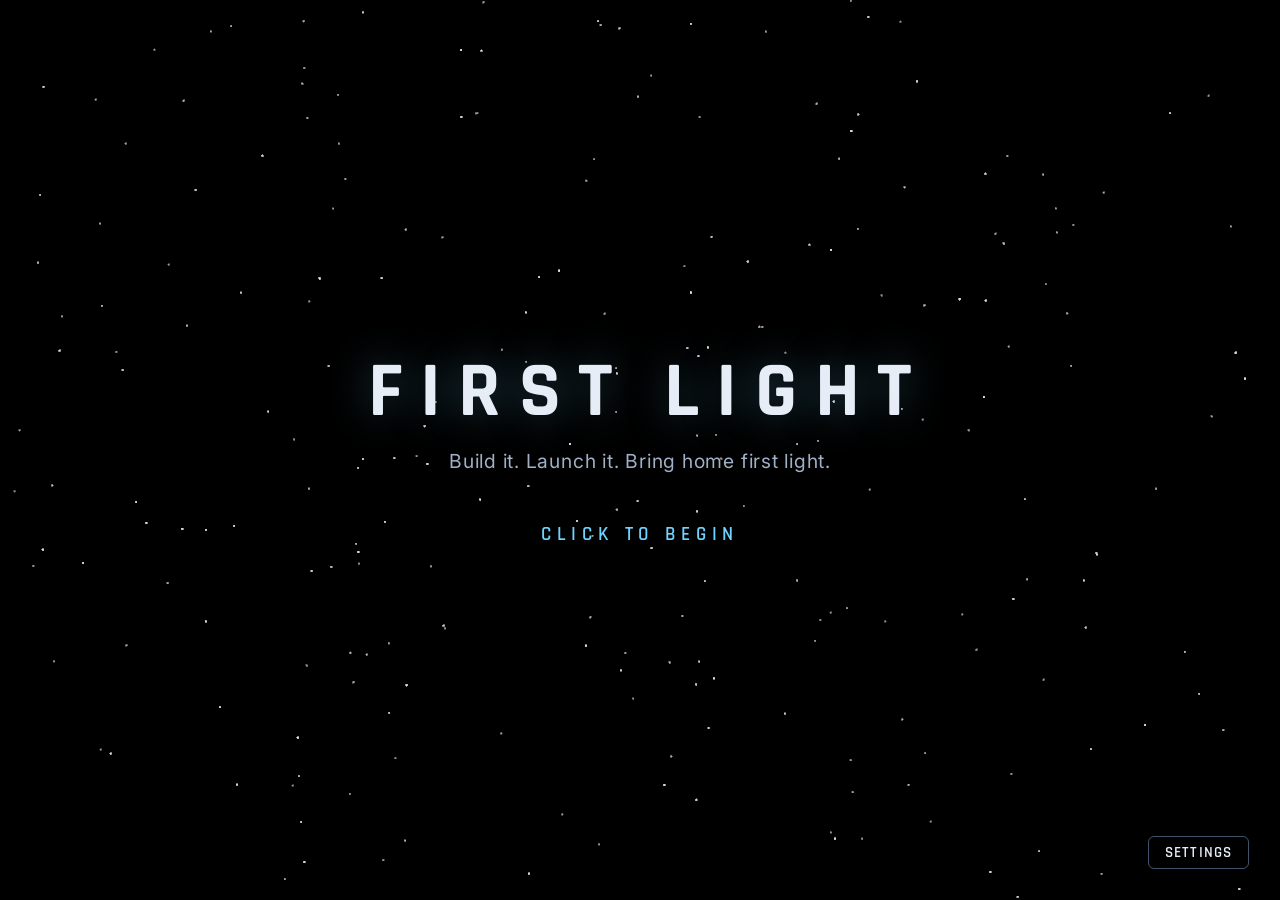
==== index.html @ 14643b8e "T1: core skeleton - renderer, scene manager, input, audio, settings, UI, pause menu, placeholder sce" ====
<!doctype html>
<html lang="en">
<head>
  <meta charset="utf-8">
  <meta name="viewport" content="width=device-width, initial-scale=1">
  <title>FIRST LIGHT</title>
  <link rel="icon" href="data:,">
  <link rel="preconnect" href="https://fonts.googleapis.com">
  <link rel="preconnect" href="https://fonts.gstatic.com" crossorigin>
  <link href="https://fonts.googleapis.com/css2?family=Inter:wght@400;500;600&family=Rajdhani:wght@500;600;700&display=swap" rel="stylesheet">
  <link rel="stylesheet" href="css/style.css">
  <script type="importmap">
  {
    "imports": {
      "three": "./vendor/three/build/three.module.js",
      "three/addons/": "./vendor/three/examples/jsm/"
    }
  }
  </script>
</head>
<body>
  <div id="stage"></div>
  <div id="ui"></div>
  <div id="loading" class="loading is-visible" aria-live="polite">
    <div class="loading__label">Loading</div>
    <div class="loading__bar"><div class="loading__fill" id="loading-fill"></div></div>
  </div>
  <script type="module" src="src/main.js"></script>
</body>
</html>
---- css/style.css ----
/* FIRST LIGHT - design tokens (DESIGN.md section 5) and reusable UI classes */
:root {
  --bg-0: #04070b;
  --bg-1: #0a1018;
  --glass: rgba(8, 12, 18, 0.72);
  --glass-strong: rgba(8, 12, 18, 0.9);
  --line: rgba(159, 195, 255, 0.2);
  --line-strong: rgba(159, 195, 255, 0.42);
  --text: #e6edf7;
  --text-dim: #9fb0c7;
  --text-faint: #66768c;
  --cyan: #6fd3ff;
  --amber: #ffb547;
  --red: #ff5a5a;
  --green: #5dffa1;

  --font-head: 'Rajdhani', 'Segoe UI', system-ui, sans-serif;
  --font-body: 'Inter', 'Segoe UI', system-ui, sans-serif;
  --tracking: 0.08em;

  --sp-1: 0.25rem;
  --sp-2: 0.5rem;
  --sp-3: 0.75rem;
  --sp-4: 1rem;
  --sp-5: 1.5rem;
  --sp-6: 2rem;
  --sp-7: 3rem;
  --sp-8: 4.5rem;
  --radius: 6px;

  /* 15.5px at 1280 wide, 17.7px at 1920 wide */
  --fs-root: clamp(15px, 0.35vw + 11px, 19px);
  --fs-sm: 0.875rem;
  --fs-lg: 1.25rem;
  --fs-xl: clamp(1.6rem, 0.8vw + 1rem, 2.2rem);
  --fs-hero: clamp(3rem, 5.5vw + 0.5rem, 7rem);

  --z-ui: 10;
  --z-modal: 40;
  --z-fade: 60;
  --z-loading: 70;
  --z-debug: 80;
}

*, *::before, *::after { box-sizing: border-box; }

html { font-size: var(--fs-root); }

html, body {
  margin: 0;
  height: 100%;
  overflow: hidden;
  background: var(--bg-0);
  color: var(--text);
  font-family: var(--font-body);
  line-height: 1.45;
  -webkit-font-smoothing: antialiased;
  user-select: none;
}

#stage, #ui { position: fixed; inset: 0; }
#stage canvas { display: block; width: 100%; height: 100%; outline: none; }
#ui { pointer-events: none; z-index: var(--z-ui); }
#ui button, #ui input, #ui .panel, #ui .modal-backdrop, #ui .screen--interactive { pointer-events: auto; }

h1, h2, h3 {
  margin: 0;
  font-family: var(--font-head);
  font-weight: 700;
  text-transform: uppercase;
  letter-spacing: var(--tracking);
}

/* ---------- Panels ---------- */
.panel {
  background: var(--glass);
  border: 1px solid var(--line);
  border-radius: var(--radius);
  padding: var(--sp-5);
  backdrop-filter: blur(14px) saturate(1.2);
  -webkit-backdrop-filter: blur(14px) saturate(1.2);
  box-shadow: 0 18px 60px rgba(0, 0, 0, 0.45);
}

.screen {
  position: absolute;
  inset: 0;
  display: flex;
  flex-direction: column;
  align-items: center;
  justify-content: center;
  padding: var(--sp-6);
  text-align: center;
}

/* ---------- Buttons ---------- */
.btn {
  appearance: none;
  display: inline-flex;
  align-items: center;
  justify-content: center;
  gap: var(--sp-2);
  min-width: 11rem;
  padding: var(--sp-3) var(--sp-5);
  font: 600 1.1rem/1 var(--font-head);
  text-transform: uppercase;
  letter-spacing: var(--tracking);
  color: var(--text);
  background: rgba(159, 195, 255, 0.08);
  border: 1px solid var(--line-strong);
  border-radius: var(--radius);
  cursor: pointer;
  transition: background 0.15s, border-color 0.15s, color 0.15s, transform 0.15s;
}
.btn:hover { background: rgba(159, 195, 255, 0.18); border-color: var(--cyan); }
.btn:active { transform: translateY(1px); }
.btn:focus-visible { outline: 2px solid var(--cyan); outline-offset: 2px; }
.btn--primary { color: #04121b; background: var(--cyan); border-color: var(--cyan); }
.btn--primary:hover { background: #9be3ff; border-color: #9be3ff; }
.btn--secondary { background: transparent; }
.btn--danger { color: var(--red); border-color: rgba(255, 90, 90, 0.5); background: rgba(255, 90, 90, 0.08); }
.btn--danger:hover { background: rgba(255, 90, 90, 0.2); border-color: var(--red); }
.btn--small { min-width: 0; padding: var(--sp-2) var(--sp-4); font-size: 1rem; }

.btn-stack { display: flex; flex-direction: column; gap: var(--sp-3); width: 100%; }
.btn-stack .btn { width: 100%; }
.btn-row { display: flex; gap: var(--sp-3); flex-wrap: wrap; justify-content: center; }

/* ---------- Settings rows ---------- */
.settings { display: flex; flex-direction: column; gap: var(--sp-3); width: 100%; text-align: left; }
.settings__group {
  margin: var(--sp-3) 0 0;
  font: 600 var(--fs-sm)/1 var(--font-head);
  letter-spacing: var(--tracking);
  text-transform: uppercase;
  color: var(--cyan);
}
.slider-row {
  display: grid;
  grid-template-columns: 9rem 1fr 3.5rem;
  align-items: center;
  gap: var(--sp-3);
}
.slider-row__label { color: var(--text-dim); font-size: var(--fs-sm); }
.slider-row__value { text-align: right; font: 600 1.05rem var(--font-head); font-variant-numeric: tabular-nums; }

.slider {
  -webkit-appearance: none;
  appearance: none;
  width: 100%;
  height: 4px;
  border-radius: 2px;
  background: var(--line-strong);
  outline: none;
  cursor: pointer;
}
.slider::-webkit-slider-thumb {
  -webkit-appearance: none;
  width: 16px; height: 16px;
  border-radius: 50%;
  background: var(--cyan);
  border: 2px solid var(--bg-0);
  box-shadow: 0 0 10px rgba(111, 211, 255, 0.6);
}
.slider::-moz-range-thumb {
  width: 14px; height: 14px;
  border-radius: 50%;
  background: var(--cyan);
  border: 2px solid var(--bg-0);
}
.slider:focus-visible { outline: 2px solid var(--cyan); outline-offset: 4px; }

.toggle-row { display: grid; grid-template-columns: 9rem 1fr; align-items: center; gap: var(--sp-3); }
.toggle { position: relative; width: 2.6rem; height: 1.4rem; }
.toggle input { position: absolute; inset: 0; opacity: 0; margin: 0; cursor: pointer; }
.toggle span {
  position: absolute; inset: 0;
  border-radius: 1rem;
  background: var(--line);
  border: 1px solid var(--line-strong);
  transition: background 0.15s;
  pointer-events: none;
}
.toggle span::after {
  content: '';
  position: absolute; top: 2px; left: 2px;
  width: calc(1.4rem - 8px); height: calc(1.4rem - 8px);
  border-radius: 50%;
  background: var(--text-dim);
  transition: transform 0.15s, background 0.15s;
}
.toggle input:checked + span { background: rgba(111, 211, 255, 0.35); }
.toggle input:checked + span::after { transform: translateX(1.2rem); background: var(--cyan); }
.toggle input:focus-visible + span { outline: 2px solid var(--cyan); outline-offset: 2px; }

.segmented { justify-self: start; display: inline-flex; border: 1px solid var(--line-strong); border-radius: var(--radius); overflow: hidden; }
.segmented button {
  appearance: none; border: 0; cursor: pointer;
  padding: var(--sp-2) var(--sp-4);
  font: 600 1rem var(--font-head);
  letter-spacing: var(--tracking);
  text-transform: uppercase;
  color: var(--text-dim);
  background: transparent;
}
.segmented button.is-active { color: #04121b; background: var(--cyan); }

/* ---------- HUD pieces ---------- */
.prompt {
  position: absolute;
  left: 50%; bottom: 12vh;
  transform: translateX(-50%);
  display: flex; align-items: center; gap: var(--sp-3);
  padding: var(--sp-2) var(--sp-4);
  background: var(--glass);
  border: 1px solid var(--line);
  border-radius: var(--radius);
  font-size: 1.05rem;
  white-space: nowrap;
}
.prompt[hidden], .objective[hidden], .crosshair[hidden] { display: none; }
.key {
  display: inline-flex; align-items: center; justify-content: center;
  min-width: 1.9rem; height: 1.9rem; padding: 0 var(--sp-2);
  font: 700 1rem var(--font-head);
  color: var(--cyan);
  border: 1px solid var(--cyan);
  border-bottom-width: 3px;
  border-radius: 4px;
  background: rgba(111, 211, 255, 0.08);
}

.objective {
  position: absolute;
  top: var(--sp-5); left: var(--sp-5);
  min-width: 15rem; max-width: 24rem;
  padding: var(--sp-4);
  background: var(--glass);
  border: 1px solid var(--line);
  border-radius: var(--radius);
}
.objective__title {
  margin-bottom: var(--sp-2);
  font: 700 var(--fs-sm)/1 var(--font-head);
  letter-spacing: var(--tracking);
  text-transform: uppercase;
  color: var(--cyan);
}
.objective ul { list-style: none; margin: 0; padding: 0; display: flex; flex-direction: column; gap: var(--sp-2); }
.objective li { display: flex; gap: var(--sp-2); align-items: baseline; color: var(--text); }
.objective li::before { content: ''; flex: none; width: 0.7rem; height: 0.7rem; border: 1px solid var(--line-strong); border-radius: 2px; transform: translateY(1px); }
.objective li.is-done { color: var(--text-faint); text-decoration: line-through; }
.objective li.is-done::before { background: var(--green); border-color: var(--green); }

.toasts {
  position: absolute; top: var(--sp-5); left: 50%;
  transform: translateX(-50%);
  display: flex; flex-direction: column; align-items: center; gap: var(--sp-2);
}
.toast {
  padding: var(--sp-2) var(--sp-4);
  background: var(--glass-strong);
  border: 1px solid var(--line-strong);
  border-radius: var(--radius);
  animation: toast-in 0.25s ease-out;
  transition: opacity 0.4s;
}
.toast--warn { border-color: var(--amber); color: var(--amber); }
.toast--error { border-color: var(--red); color: var(--red); }
.toast--ok { border-color: var(--green); color: var(--green); }
.toast.is-leaving { opacity: 0; }
@keyframes toast-in { from { opacity: 0; transform: translateY(-8px); } }

.crosshair {
  position: absolute; left: 50%; top: 50%;
  width: 5px; height: 5px; margin: -2.5px 0 0 -2.5px;
  border-radius: 50%;
  background: rgba(230, 237, 247, 0.85);
  box-shadow: 0 0 0 1px rgba(0, 0, 0, 0.4);
}

/* ---------- Modal ---------- */
.modal-backdrop {
  position: fixed; inset: 0; z-index: var(--z-modal);
  display: flex; align-items: center; justify-content: center;
  padding: var(--sp-5);
  background: rgba(2, 4, 8, 0.55);
}
.modal { width: min(30rem, 100%); max-height: 100%; overflow-y: auto; display: flex; flex-direction: column; gap: var(--sp-5); }
.modal--wide { width: min(36rem, 100%); }
.modal__title { font-size: var(--fs-xl); text-align: center; }
.modal__actions { display: flex; flex-direction: column; gap: var(--sp-3); }
.modal__actions .btn { width: 100%; }

/* ---------- Full-screen layers ---------- */
.fade {
  position: fixed; inset: 0; z-index: var(--z-fade);
  background: var(--bg-0);
  opacity: 1;
  pointer-events: none;
}
.loading {
  position: fixed; inset: 0; z-index: var(--z-loading);
  display: none; flex-direction: column; align-items: center; justify-content: center; gap: var(--sp-4);
  background: var(--bg-0);
}
.loading.is-visible { display: flex; }
.loading__label { font: 600 var(--fs-sm) var(--font-head); letter-spacing: 0.3em; text-transform: uppercase; color: var(--text-dim); }
.loading__bar { width: min(22rem, 70vw); height: 3px; background: var(--line); border-radius: 2px; overflow: hidden; }
.loading__fill { width: 0; height: 100%; background: var(--cyan); box-shadow: 0 0 12px var(--cyan); transition: width 0.25s ease-out; }

/* ---------- Screens ---------- */
.title-logo { font-size: var(--fs-hero); line-height: 1; letter-spacing: 0.22em; padding-left: 0.22em; text-shadow: 0 0 40px rgba(111, 211, 255, 0.35); }
.title-tagline { margin: var(--sp-4) 0 var(--sp-7); font-size: var(--fs-lg); color: var(--text-dim); letter-spacing: 0.04em; }
.title-begin { font: 600 var(--fs-lg) var(--font-head); letter-spacing: 0.3em; text-transform: uppercase; color: var(--cyan); animation: pulse 2.4s ease-in-out infinite; }
.screen--bottom { justify-content: flex-end; padding-bottom: var(--sp-7); }
.screen__corner { position: absolute; right: var(--sp-6); bottom: var(--sp-6); }
.card-title { font-size: var(--fs-xl); margin-bottom: var(--sp-3); }
.card-text { margin: 0 0 var(--sp-5); color: var(--text-dim); max-width: 34rem; }
.hint { color: var(--text-dim); font-size: var(--fs-sm); }
.hud-bottom { position: absolute; left: 50%; bottom: var(--sp-6); transform: translateX(-50%); display: flex; flex-direction: column; align-items: center; gap: var(--sp-3); }
@keyframes pulse { 50% { opacity: 0.35; } }

/* ---------- Debug overlay ---------- */
.debug-overlay {
  position: fixed; top: var(--sp-3); right: var(--sp-3); z-index: var(--z-debug);
  padding: var(--sp-2) var(--sp-3);
  font: 500 0.8rem/1.5 ui-monospace, Consolas, monospace;
  color: var(--green);
  background: rgba(0, 0, 0, 0.6);
  border: 1px solid var(--line);
  border-radius: 4px;
  white-space: pre;
  pointer-events: none;
}
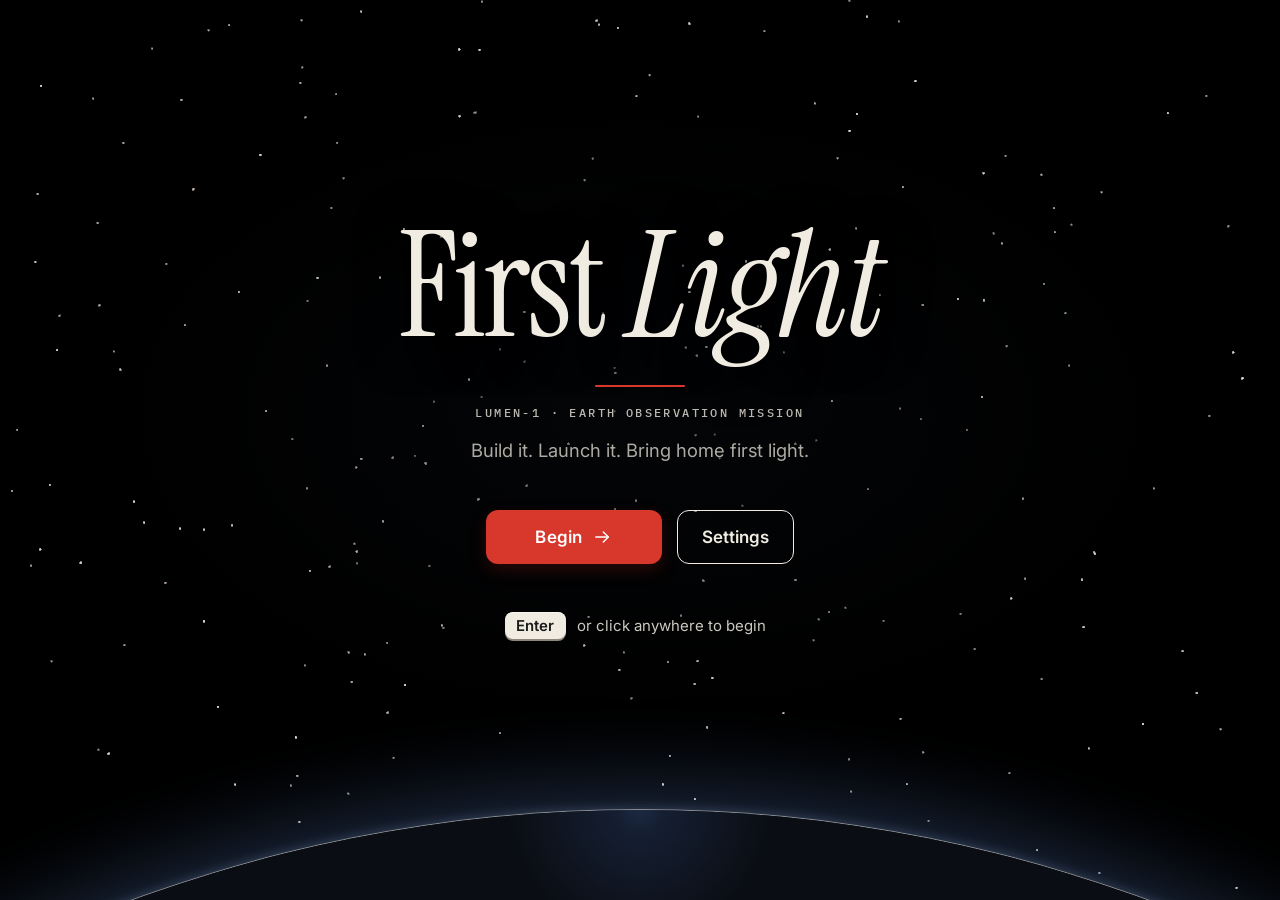
==== commit f85ffda3: "T2b: Flight Manual UI design system - tokens, components, motion, panels, UI kit page; restyle title" ====
--- a/index.html
+++ b/index.html
@@ -7,8 +7,12 @@
   <link rel="icon" href="data:,">
   <link rel="preconnect" href="https://fonts.googleapis.com">
   <link rel="preconnect" href="https://fonts.gstatic.com" crossorigin>
-  <link href="https://fonts.googleapis.com/css2?family=Inter:wght@400;500;600&family=Rajdhani:wght@500;600;700&display=swap" rel="stylesheet">
-  <link rel="stylesheet" href="css/style.css">
+  <link href="https://fonts.googleapis.com/css2?family=Instrument+Serif:ital@0;1&family=Inter:wght@400;500;600;700&family=IBM+Plex+Mono:wght@500&display=swap" rel="stylesheet">
+  <link rel="stylesheet" href="css/tokens.css">
+  <link rel="stylesheet" href="css/components.css">
+  <link rel="stylesheet" href="css/hud.css">
+  <link rel="stylesheet" href="css/panels.css">
+  <link rel="stylesheet" href="css/screens.css">
   <script type="importmap">
   {
     "imports": {
@@ -21,10 +25,7 @@
 <body>
   <div id="stage"></div>
   <div id="ui"></div>
-  <div id="loading" class="loading is-visible" aria-live="polite">
-    <div class="loading__label">Loading</div>
-    <div class="loading__bar"><div class="loading__fill" id="loading-fill"></div></div>
-  </div>
+  <div id="loading" class="loading is-visible" aria-live="polite"></div>
   <script type="module" src="src/main.js"></script>
 </body>
 </html>
--- a/css/tokens.css
+++ b/css/tokens.css
@@ -0,0 +1,67 @@
+/* FIRST LIGHT - design tokens. Spec: docs/UI_STYLE.md ("Flight Manual"). */
+:root {
+  /* palette (section 1) */
+  --paper: #F1ECE2;
+  --paper-2: #E7E0D3;
+  --ink: #1B1B1B;
+  --ink-2: #5A5650;
+  --ink-3: #8C867C;
+  --signal: #D8382C;
+  --signal-ink: #A92A20;
+  --blue: #2E5AAC;
+  --amber: #D98A12;
+  --green: #2F8F5B;
+  --night: rgba(20, 23, 29, 0.84);
+  --night-line: rgba(241, 236, 226, 0.16);
+  --night-solid: #14171D;
+  --world: #07090d;
+
+  /* type (section 2) */
+  --font-display: 'Instrument Serif', Georgia, serif;
+  --font-ui: 'Inter', 'Segoe UI', system-ui, sans-serif;
+  --font-mono: 'IBM Plex Mono', Consolas, monospace;
+  --fs-body: clamp(16px, 0.55vw + 9px, 19px);
+  --fs-small: max(15px, 0.9rem);
+  --fs-micro: clamp(12px, 0.2vw + 8.5px, 13px);
+  --fs-title: clamp(34px, 2.4vw + 10px, 56px);
+  --fs-hero: clamp(84px, 11.5vw, 220px);
+  --tracking-micro: 0.12em;
+
+  /* shape and depth (section 3) */
+  --r-card: 18px;
+  --r-btn: 12px;
+  --r-chip: 10px;
+  --r-key: 8px;
+  --shadow-card: 0 24px 60px rgba(0, 0, 0, 0.45), 0 2px 6px rgba(0, 0, 0, 0.25);
+  --shadow-pop: 0 12px 30px rgba(0, 0, 0, 0.35), 0 2px 4px rgba(0, 0, 0, 0.2);
+  --rule: 1.5px solid var(--ink);
+  --hair: 1px solid var(--paper-2);
+  --grain: url("data:image/svg+xml;utf8,<svg xmlns='http://www.w3.org/2000/svg' width='180' height='180'><filter id='n' x='0' y='0' width='100%25' height='100%25'><feTurbulence type='fractalNoise' baseFrequency='.85' numOctaves='2' stitchTiles='stitch'/><feColorMatrix values='0 0 0 0 .2  0 0 0 0 .15  0 0 0 0 .1  0 0 0 .9 0'/></filter><rect width='180' height='180' filter='url(%23n)' opacity='.055'/></svg>");
+  --mark: url("data:image/svg+xml;utf8,<svg xmlns='http://www.w3.org/2000/svg' width='18' height='18' fill='none' stroke='%231B1B1B' stroke-width='1' opacity='.55'><circle cx='9' cy='9' r='4.5'/><path d='M9 0v18M0 9h18'/></svg>");
+
+  /* motion (section 6) */
+  --ease-out: cubic-bezier(0.2, 0.8, 0.2, 1);
+  --ease-in: cubic-bezier(0.4, 0, 1, 1);
+  --t-enter: 380ms;
+  --t-exit: 200ms;
+  --t-fast: 140ms;
+  --t-sweep: 220ms;
+  --stagger: 40ms;
+  --rise: 16px;
+  --drop: 8px;
+
+  /* layout */
+  --margin: 20px;
+  --z-ui: 10;
+  --z-modal: 40;
+  --z-fade: 60;
+  --z-loading: 70;
+  --z-debug: 80;
+}
+
+@media (min-width: 1600px) { :root { --margin: 32px; } }
+
+/* Calm motion: movement is replaced by fades (section 6). */
+@media (prefers-reduced-motion: reduce) {
+  :root { --t-enter: 200ms; --t-exit: 120ms; --t-sweep: 1ms; --stagger: 0ms; }
+}
--- a/css/components.css
+++ b/css/components.css
@@ -0,0 +1,543 @@
+/* FIRST LIGHT - Flight Manual components. Spec: docs/UI_STYLE.md sections 3-6. */
+
+*, *::before, *::after { box-sizing: border-box; }
+
+html { font-size: var(--fs-body); }
+
+html, body {
+  margin: 0;
+  height: 100%;
+  overflow: hidden;
+  background: var(--world);
+  color: var(--paper);
+  font-family: var(--font-ui);
+  line-height: 1.5;
+  font-feature-settings: "tnum" 1, "calt" 1;
+  font-variant-numeric: tabular-nums;
+  -webkit-font-smoothing: antialiased;
+  text-rendering: optimizeLegibility;
+  user-select: none;
+}
+
+#stage, #ui { position: fixed; inset: 0; }
+#stage canvas { display: block; width: 100%; height: 100%; outline: none; }
+#ui { pointer-events: none; z-index: var(--z-ui); }
+#ui button, #ui input, #ui label, #ui .modal-backdrop, #ui .screen--interactive { pointer-events: auto; }
+
+[hidden] { display: none !important; }
+
+/* ---------- Type ---------- */
+.display {
+  margin: 0;
+  font-family: var(--font-display);
+  font-weight: 400;
+  font-size: var(--fs-title);
+  line-height: 1.02;
+  letter-spacing: -0.012em;
+  text-transform: none;
+}
+.display em { font-style: italic; }
+
+.label {
+  display: inline-block;
+  font: 600 var(--fs-micro)/1.2 var(--font-ui);
+  letter-spacing: var(--tracking-micro);
+  text-transform: uppercase;
+  color: var(--signal);
+}
+.label--quiet { color: var(--ink-2); }
+
+.code {
+  font: 500 var(--fs-micro)/1.2 var(--font-mono);
+  letter-spacing: 0.04em;
+  color: var(--ink-2);
+}
+
+/* ---------- Surfaces ---------- */
+.paper {
+  position: relative;
+  background: var(--grain), var(--paper);
+  color: var(--ink);
+  border-radius: var(--r-card);
+  box-shadow: var(--shadow-card);
+  padding: 1.75rem 2rem 2rem;
+}
+
+.night {
+  position: relative;
+  background: var(--night);
+  color: var(--paper);
+  border: 1px solid var(--night-line);
+  border-radius: var(--r-card);
+  box-shadow: var(--shadow-pop);
+  -webkit-backdrop-filter: blur(10px);
+  backdrop-filter: blur(10px);
+  padding: 1rem 1.25rem;
+}
+.night .label { color: var(--signal); }
+
+/* Document furniture: index number, mono code, registration marks */
+.doc__head {
+  display: flex;
+  align-items: center;
+  justify-content: space-between;
+  gap: 1rem;
+  min-height: 1.6rem;
+  padding-bottom: 0.7rem;
+  margin-bottom: 1.5rem;
+  border-bottom: var(--rule);
+}
+.doc__code { font: 500 var(--fs-micro)/1 var(--font-mono); letter-spacing: 0.06em; color: var(--ink-2); }
+.doc__index { font: 600 var(--fs-micro)/1 var(--font-ui); letter-spacing: var(--tracking-micro); color: var(--ink-2); }
+.doc__label { margin-bottom: 0.65rem; }
+.doc__title { margin-bottom: 1rem; }
+.doc--marks::before {
+  content: '';
+  position: absolute;
+  inset: 9px;
+  pointer-events: none;
+  background:
+    var(--mark) top left / 18px 18px no-repeat,
+    var(--mark) top right / 18px 18px no-repeat,
+    var(--mark) bottom left / 18px 18px no-repeat,
+    var(--mark) bottom right / 18px 18px no-repeat;
+}
+.doc--marks { padding: 2.1rem 2.4rem 2.3rem; }
+.doc--marks .doc__head { margin-top: 0.1rem; }
+
+.rule { height: 0; border: 0; border-top: var(--rule); margin: 1.4rem 0; }
+.rule--hair { border-top: var(--hair); }
+
+/* ---------- Motion primitives ---------- */
+@keyframes rise {
+  from { opacity: 0; transform: translateY(var(--rise)); }
+  to { opacity: 1; transform: none; }
+}
+@keyframes fade-in { from { opacity: 0; } to { opacity: 1; } }
+@keyframes fall-out {
+  from { opacity: 1; transform: none; }
+  to { opacity: 0; transform: translateY(var(--drop)); }
+}
+@keyframes draw { from { stroke-dashoffset: 1; } to { stroke-dashoffset: 0; } }
+
+.enter { animation: rise var(--t-enter) var(--ease-out) both; }
+.stagger > * { animation: rise var(--t-enter) var(--ease-out) both; animation-delay: calc(var(--i, 0) * var(--stagger)); }
+.is-leaving { animation: fall-out var(--t-exit) var(--ease-in) both !important; pointer-events: none; }
+
+/* ---------- Icons ---------- */
+.icon {
+  width: 1.5rem;
+  height: 1.5rem;
+  flex: none;
+  fill: none;
+  stroke: currentColor;
+  stroke-width: 1.75;
+  stroke-linecap: round;
+  stroke-linejoin: round;
+  overflow: visible;
+}
+.icon--draw path { stroke-dasharray: 1; stroke-dashoffset: 0; }
+.icon--draw.icon--check path { animation: draw 240ms var(--ease-out) both; animation-delay: calc(var(--i, 0) * var(--stagger) + 120ms); }
+
+/* ---------- Key cap ---------- */
+.key {
+  display: inline-flex;
+  align-items: center;
+  justify-content: center;
+  flex: none;
+  min-width: 2rem;
+  height: 2rem;
+  padding: 0 0.35rem;
+  font: 600 max(15px, 0.9rem)/1 var(--font-ui);
+  color: var(--paper);
+  background: var(--ink);
+  border-radius: var(--r-key);
+  box-shadow: 0 2px 0 rgba(0, 0, 0, 0.38), inset 0 1px 0 rgba(255, 255, 255, 0.14);
+}
+.key--wide { padding: 0 0.7rem; }
+.key--night { color: var(--ink); background: var(--paper); box-shadow: 0 2px 0 #8c867c, inset 0 1px 0 rgba(255, 255, 255, 0.6); }
+
+/* ---------- Buttons ---------- */
+.btn {
+  --b-ink: var(--ink);
+  --b-paper: var(--paper);
+  appearance: none;
+  position: relative;
+  isolation: isolate;
+  overflow: hidden;
+  display: inline-flex;
+  align-items: center;
+  justify-content: center;
+  gap: 0.65rem;
+  min-height: max(48px, 2.75rem);
+  padding: 0 24px;
+  font: 600 1rem/1 var(--font-ui);
+  letter-spacing: 0.005em;
+  color: var(--b-ink);
+  background: transparent;
+  border: 1.5px solid transparent;
+  border-radius: var(--r-btn);
+  cursor: pointer;
+  user-select: none;
+  transition: transform var(--t-fast) var(--ease-out), background-color var(--t-fast), color var(--t-fast), border-color var(--t-fast), box-shadow var(--t-fast);
+}
+.on-dark .btn, .night .btn { --b-ink: var(--paper); --b-paper: var(--ink); }
+.btn .key { height: 1.7rem; min-width: 1.7rem; font-size: max(15px, 0.85rem); }
+.btn__icon { width: 1.25rem; height: 1.25rem; transition: transform var(--t-sweep) var(--ease-out); }
+.btn:hover .btn__icon, .btn.is-hover .btn__icon { transform: translateX(3px); }
+.btn:disabled { opacity: 0.4; cursor: not-allowed; pointer-events: none; }
+
+.btn--primary {
+  color: #fff;
+  background: var(--signal);
+  box-shadow: 0 6px 16px rgba(120, 24, 16, 0.32);
+}
+.btn--primary:hover, .btn--primary.is-hover {
+  background: var(--signal-ink);
+  transform: translateY(-1px);
+  box-shadow: 0 9px 20px rgba(120, 24, 16, 0.38);
+}
+.btn--primary .key { background: rgba(0, 0, 0, 0.22); box-shadow: none; }
+
+.btn--secondary { border-color: var(--b-ink); }
+.btn--secondary::before {
+  content: '';
+  position: absolute;
+  inset: 0;
+  z-index: -1;
+  background: var(--b-ink);
+  transform: scaleX(0);
+  transform-origin: right;
+  transition: transform var(--t-sweep) var(--ease-out);
+}
+.btn--secondary:hover, .btn--secondary.is-hover { color: var(--b-paper); }
+.btn--secondary:hover::before, .btn--secondary.is-hover::before { transform: scaleX(1); transform-origin: left; }
+.btn--secondary:hover .key, .btn--secondary.is-hover .key { background: var(--b-paper); color: var(--b-ink); }
+
+.btn--ghost { padding: 0 14px; }
+.btn--ghost .btn__label {
+  padding-bottom: 3px;
+  background: linear-gradient(currentColor, currentColor) 0 100% / 0 1.5px no-repeat;
+  transition: background-size var(--t-sweep) var(--ease-out);
+}
+.btn--ghost:hover .btn__label, .btn--ghost.is-hover .btn__label { background-size: 100% 1.5px; }
+
+.btn:active, .btn.is-active { transform: scale(0.97); }
+.btn:focus-visible, .btn.is-focus { outline: none; box-shadow: 0 0 0 3px rgba(216, 56, 44, 0.35); }
+.btn--primary:focus-visible, .btn--primary.is-focus { box-shadow: 0 0 0 3px rgba(216, 56, 44, 0.35), 0 6px 16px rgba(120, 24, 16, 0.32); }
+.on-dark .btn:focus-visible, .night .btn:focus-visible { box-shadow: 0 0 0 3px rgba(216, 56, 44, 0.55); }
+
+.btn-stack { display: flex; flex-direction: column; gap: 0.75rem; }
+.btn-stack .btn { width: 100%; }
+.btn-row { display: flex; flex-wrap: wrap; gap: 0.75rem; align-items: center; }
+
+/* ---------- Rows: slider / toggle / segmented ---------- */
+.row { display: grid; align-items: center; gap: 1rem; min-height: 2.5rem; cursor: pointer; }
+.row--slider { grid-template-columns: minmax(6.5rem, 9.5rem) 1fr 3.4rem; }
+.row--toggle { grid-template-columns: minmax(6.5rem, 9.5rem) 1fr; }
+.row__label { font-weight: 500; color: var(--ink); }
+.row__value { text-align: right; font-weight: 600; font-variant-numeric: tabular-nums; }
+.row--toggle > :last-child { justify-self: start; }
+
+.slider {
+  --p: 50%;
+  -webkit-appearance: none;
+  appearance: none;
+  width: 100%;
+  height: 1.6rem;
+  margin: 0;
+  background: transparent;
+  cursor: pointer;
+  outline: none;
+}
+.slider::-webkit-slider-runnable-track {
+  height: 6px;
+  border-radius: 3px;
+  background: linear-gradient(to right, var(--ink) var(--p), var(--paper-2) var(--p));
+  box-shadow: inset 0 0 0 1px rgba(27, 27, 27, 0.08);
+}
+.slider::-moz-range-track { height: 6px; border-radius: 3px; background: var(--paper-2); box-shadow: inset 0 0 0 1px rgba(27, 27, 27, 0.08); }
+.slider::-moz-range-progress { height: 6px; border-radius: 3px; background: var(--ink); }
+.slider::-webkit-slider-thumb {
+  -webkit-appearance: none;
+  width: 20px;
+  height: 20px;
+  margin-top: -7px;
+  border-radius: 50%;
+  background: var(--ink);
+  border: 4px solid var(--paper);
+  box-shadow: 0 0 0 1.5px var(--ink), 0 3px 8px rgba(0, 0, 0, 0.3);
+  transition: transform var(--t-fast) var(--ease-out), box-shadow var(--t-fast);
+}
+.slider::-moz-range-thumb {
+  width: 12px; height: 12px;
+  border-radius: 50%;
+  background: var(--ink);
+  border: 4px solid var(--paper);
+  box-shadow: 0 0 0 1.5px var(--ink), 0 3px 8px rgba(0, 0, 0, 0.3);
+}
+.slider:hover::-webkit-slider-thumb, .slider.is-hover::-webkit-slider-thumb { transform: scale(1.12); }
+.slider:active::-webkit-slider-thumb { transform: scale(0.94); }
+.slider:focus-visible::-webkit-slider-thumb, .slider.is-focus::-webkit-slider-thumb { box-shadow: 0 0 0 1.5px var(--ink), 0 0 0 6px rgba(216, 56, 44, 0.35); }
+
+.toggle { position: relative; display: inline-block; width: 44px; height: 26px; flex: none; }
+.toggle input { position: absolute; inset: 0; width: 100%; height: 100%; margin: 0; opacity: 0; cursor: pointer; z-index: 1; }
+.toggle__track {
+  position: absolute;
+  inset: 0;
+  border-radius: 13px;
+  background: var(--paper-2);
+  box-shadow: inset 0 0 0 1.5px var(--ink-3);
+  transition: background-color 200ms var(--ease-out), box-shadow 200ms;
+  pointer-events: none;
+}
+.toggle__track::after {
+  content: '';
+  position: absolute;
+  top: 3px; left: 3px;
+  width: 20px; height: 20px;
+  border-radius: 50%;
+  background: var(--ink-2);
+  box-shadow: 0 2px 4px rgba(0, 0, 0, 0.25);
+  transition: transform 220ms var(--ease-out), background-color 200ms;
+}
+.toggle input:checked + .toggle__track { background: var(--signal); box-shadow: inset 0 0 0 1.5px var(--signal-ink); }
+.toggle input:checked + .toggle__track::after { transform: translateX(18px); background: #fff; }
+.toggle input:active + .toggle__track::after { width: 24px; }
+.toggle input:checked:active + .toggle__track::after { transform: translateX(14px); }
+.toggle input:focus-visible + .toggle__track, .toggle.is-focus .toggle__track { outline: none; box-shadow: inset 0 0 0 1.5px var(--ink-3), 0 0 0 3px rgba(216, 56, 44, 0.35); }
+.toggle input:checked:focus-visible + .toggle__track { box-shadow: inset 0 0 0 1.5px var(--signal-ink), 0 0 0 3px rgba(216, 56, 44, 0.35); }
+
+.segmented {
+  --seg-trough: var(--paper-2);
+  --seg-thumb: var(--ink);
+  --seg-text: var(--ink-2);
+  --seg-text-on: var(--paper);
+  position: relative;
+  display: inline-flex;
+  padding: 4px;
+  gap: 2px;
+  background: var(--seg-trough);
+  border-radius: var(--r-btn);
+  box-shadow: inset 0 0 0 1px rgba(27, 27, 27, 0.07);
+}
+.segmented--night {
+  --seg-trough: rgba(241, 236, 226, 0.1);
+  --seg-thumb: var(--paper);
+  --seg-text: rgba(241, 236, 226, 0.7);
+  --seg-text-on: var(--ink);
+  box-shadow: none;
+}
+.segmented__thumb {
+  position: absolute;
+  top: 4px; bottom: 4px; left: 0;
+  width: 0;
+  border-radius: 8px;
+  background: var(--seg-thumb);
+  box-shadow: 0 2px 6px rgba(0, 0, 0, 0.25);
+  transition: transform 260ms var(--ease-out), width 260ms var(--ease-out);
+}
+.segmented__opt {
+  appearance: none;
+  position: relative;
+  display: inline-flex;
+  align-items: center;
+  gap: 0.55rem;
+  min-height: 2.25rem;
+  padding: 0 1.1rem;
+  font: 600 max(15px, 0.9rem)/1 var(--font-ui);
+  color: var(--seg-text);
+  background: transparent;
+  border: 0;
+  border-radius: 8px;
+  cursor: pointer;
+  transition: color var(--t-fast);
+}
+.segmented__opt:hover { color: var(--seg-text-on); }
+.segmented__opt:not(.is-active):hover { color: var(--paper); }
+.segmented:not(.segmented--night) .segmented__opt:not(.is-active):hover { color: var(--ink); }
+.segmented__opt.is-active { color: var(--seg-text-on); }
+.segmented__opt:focus-visible { outline: none; box-shadow: 0 0 0 3px rgba(216, 56, 44, 0.45); }
+.segmented__opt .key {
+  height: 1.55rem; min-width: 1.55rem;
+  font-size: max(15px, 0.82rem);
+  color: currentColor;
+  background: transparent;
+  border: 1.5px solid currentColor;
+  box-shadow: none;
+  opacity: 0.8;
+}
+
+/* ---------- Stat block ---------- */
+.stat { display: flex; flex-direction: column; gap: 0.3rem; min-width: 0; }
+.stat__label { color: var(--ink-2); }
+.stat__value { display: flex; align-items: baseline; gap: 0.35rem; }
+.stat__num { font: 600 clamp(24px, 1.4vw + 11px, 36px)/1 var(--font-ui); letter-spacing: -0.02em; font-variant-numeric: tabular-nums; }
+.stat--large .stat__num { font-size: clamp(32px, 2.2vw + 14px, 52px); }
+.stat__unit { font-weight: 500; color: var(--ink-2); font-size: 1rem; }
+.stat--night .stat__label { color: rgba(241, 236, 226, 0.62); }
+.stat--night .stat__unit { color: rgba(241, 236, 226, 0.62); }
+.stats { display: grid; grid-template-columns: repeat(auto-fit, minmax(7.5rem, 1fr)); gap: 1.25rem 1.5rem; }
+
+/* ---------- Meter ---------- */
+.meter { display: flex; flex-direction: column; gap: 0.5rem; }
+.meter--limit { padding-bottom: 1.35rem; }
+.meter__head { display: flex; align-items: baseline; justify-content: space-between; gap: 1rem; }
+.meter__label { font-weight: 600; }
+.meter__value { font-weight: 600; font-variant-numeric: tabular-nums; }
+.meter__track { position: relative; }
+.meter__bar {
+  position: relative;
+  height: 10px;
+  border-radius: 5px;
+  overflow: hidden;
+  background: var(--paper-2);
+  box-shadow: inset 0 0 0 1px rgba(27, 27, 27, 0.08);
+}
+.meter__fill, .meter__over {
+  position: absolute;
+  top: 0; bottom: 0; left: 0;
+  width: 0;
+  transition: width 300ms var(--ease-out), left 300ms var(--ease-out), background-color 300ms;
+}
+.meter__fill { background: var(--ink); border-radius: 5px; }
+.meter__over { background: var(--signal); }
+.meter[data-state='near'] .meter__fill { background: var(--amber); }
+.meter__tick {
+  position: absolute;
+  top: -4px; height: 18px;
+  width: 2px;
+  margin-left: -1px;
+  border-radius: 1px;
+  background: var(--ink);
+}
+.meter__tick-label {
+  position: absolute;
+  top: 19px;
+  transform: translateX(-100%);
+  padding-right: 3px;
+  white-space: nowrap;
+  font: 600 var(--fs-micro)/1 var(--font-ui);
+  letter-spacing: 0.06em;
+  text-transform: uppercase;
+  color: var(--ink-2);
+}
+.meter[data-state='over'] .meter__tick-label { color: var(--signal); }
+.meter--night .meter__bar { background: rgba(241, 236, 226, 0.14); box-shadow: none; }
+.meter--night .meter__fill { background: var(--paper); }
+.meter--night[data-state='near'] .meter__fill { background: var(--signal); }
+.meter--night .meter__tick { background: rgba(241, 236, 226, 0.8); }
+.meter--night .meter__tick-label { color: rgba(241, 236, 226, 0.65); }
+
+/* ---------- Checklist ---------- */
+.checklist { list-style: none; margin: 0; padding: 0; }
+.check-row { display: grid; grid-template-columns: 2.25rem 1fr; gap: 1rem; padding: 1rem 0; border-top: var(--hair); }
+.check-row:first-child { border-top: 0; padding-top: 0.25rem; }
+.check-row__badge {
+  display: grid; place-items: center;
+  width: 2.25rem; height: 2.25rem;
+  border-radius: 50%;
+  color: var(--tone);
+  background: color-mix(in srgb, var(--tone) 13%, transparent);
+  box-shadow: inset 0 0 0 1.5px color-mix(in srgb, var(--tone) 45%, transparent);
+}
+.check-row__badge .icon { width: 1.3rem; height: 1.3rem; stroke-width: 2; }
+.check-row--ok { --tone: var(--green); }
+.check-row--warning { --tone: var(--amber); }
+.check-row--blocker { --tone: var(--signal); }
+.check-row--info { --tone: var(--blue); }
+.check-row__head { display: flex; align-items: baseline; justify-content: space-between; gap: 1rem; }
+.check-row__title { font-weight: 600; font-size: 1.0625rem; }
+.check-row__tag { font: 600 var(--fs-micro)/1 var(--font-ui); letter-spacing: var(--tracking-micro); text-transform: uppercase; color: var(--ink-2); white-space: nowrap; }
+.check-row--blocker .check-row__tag { color: var(--signal); }
+.check-row__detail { margin: 0.25rem 0 0; font-size: var(--fs-small); line-height: 1.5; color: var(--ink-2); }
+.check-row__fix { margin: 0.5rem 0 0; font-size: var(--fs-small); line-height: 1.5; color: var(--ink-2); }
+.check-row__fix b {
+  display: inline-block;
+  margin-right: 0.55rem;
+  padding: 0.12rem 0.5rem;
+  font: 600 var(--fs-micro)/1.2 var(--font-ui);
+  letter-spacing: var(--tracking-micro);
+  text-transform: uppercase;
+  color: var(--paper);
+  background: var(--ink);
+  border-radius: 6px;
+}
+
+/* ---------- Spec list (part info) ---------- */
+.spec { margin: 0; }
+.spec__row { display: flex; align-items: baseline; justify-content: space-between; gap: 1.5rem; padding: 0.6rem 0; border-top: var(--hair); }
+.spec__row:first-child { border-top: 0; }
+.spec__label { color: var(--ink-2); font-size: var(--fs-small); }
+.spec__value { display: flex; align-items: center; gap: 0.5rem; margin: 0; font-weight: 600; text-align: right; }
+.spec__icon { width: 1.1rem; height: 1.1rem; stroke-width: 2; }
+.spec__row--good .spec__icon { color: var(--green); }
+.spec__row--warn .spec__icon { color: var(--amber); }
+.spec__row--bad .spec__icon { color: var(--signal); }
+
+/* ---------- Stars ---------- */
+.stars { display: inline-flex; gap: 0.6rem; }
+.star { width: 3rem; height: 3rem; stroke-width: 1.6; color: var(--ink-3); fill: transparent; }
+.star.is-earned { color: var(--ink); fill: var(--ink); animation: star-in 520ms var(--ease-out) both; animation-delay: calc(var(--i, 0) * 110ms); }
+@keyframes star-in { from { opacity: 0; transform: scale(0.4) rotate(-24deg); } 60% { transform: scale(1.12) rotate(4deg); } to { opacity: 1; transform: none; } }
+
+/* ---------- Modal ---------- */
+.modal-backdrop {
+  position: fixed; inset: 0; z-index: var(--z-modal);
+  display: flex; align-items: center; justify-content: center;
+  padding: var(--margin);
+  background: radial-gradient(ellipse at center, rgba(7, 9, 13, 0.5), rgba(7, 9, 13, 0.78));
+  -webkit-backdrop-filter: blur(5px);
+  backdrop-filter: blur(5px);
+  animation: fade-in 260ms ease-out both;
+}
+.modal { width: min(27rem, 100%); max-height: 100%; overflow-y: auto; animation: rise var(--t-enter) var(--ease-out) both; scrollbar-width: thin; }
+.modal.stagger > * { animation-name: fade-in; }
+.modal--wide { width: min(54rem, 100%); }
+.modal__heading { margin-bottom: 1.4rem; }
+.modal__heading .label { margin-bottom: 0.6rem; }
+.modal__title { font-size: calc(var(--fs-title) * 1.1); }
+.modal__actions { margin-top: 1.75rem; }
+.modal__actions--stack { display: flex; flex-direction: column; gap: 0.7rem; }
+.modal__actions--stack .btn { width: 100%; }
+.modal__actions--row { display: flex; justify-content: flex-end; gap: 0.75rem; }
+.modal-backdrop.is-leaving { animation: fade-out var(--t-exit) ease-in both !important; }
+.modal-backdrop.is-leaving .modal { animation: fall-out var(--t-exit) var(--ease-in) both; }
+@keyframes fade-out { to { opacity: 0; } }
+
+/* Settings form */
+.settings { display: grid; grid-template-columns: 1fr 1fr; gap: 0 3rem; }
+.settings__section { display: flex; flex-direction: column; gap: 0.35rem; min-width: 0; }
+.settings__section + .settings__section { margin-top: 0; }
+.settings__head { display: flex; align-items: center; gap: 0.9rem; margin: 0 0 0.6rem; }
+.settings__head::after { content: ''; flex: 1; border-top: var(--hair); }
+.settings__stack { display: flex; flex-direction: column; gap: 1.5rem; }
+@media (max-width: 899px) { .settings { grid-template-columns: 1fr; gap: 1.5rem; } }
+
+/* ---------- Debug overlay (debug only) ---------- */
+.debug-overlay {
+  position: fixed; top: 12px; right: 12px; z-index: var(--z-debug);
+  padding: 0.5rem 0.75rem;
+  font: 500 15px/1.5 var(--font-mono);
+  color: var(--paper);
+  background: rgba(0, 0, 0, 0.62);
+  border: 1px solid var(--night-line);
+  border-radius: 10px;
+  white-space: pre;
+  pointer-events: none;
+}
+
+/* ---------- Reduced motion: movement becomes a fade (section 6) ---------- */
+@media (prefers-reduced-motion: reduce) {
+  :root { --rise: 0px; --drop: 0px; }
+  .btn:hover, .btn.is-hover, .btn:active, .btn.is-active { transform: none; }
+  .btn:hover .btn__icon, .btn.is-hover .btn__icon { transform: none; }
+  .btn--secondary::before { transition: opacity var(--t-fast); transform: none; opacity: 0; }
+  .btn--secondary:hover::before, .btn--secondary.is-hover::before { opacity: 1; }
+  .btn--ghost .btn__label { transition: none; }
+  .star.is-earned { animation: fade-in 200ms both; }
+  .toast { animation-name: fade-in; }
+  .segmented__thumb, .toggle__track::after { transition-duration: 1ms; }
+  .icon--draw path, .objective__box .icon path { animation: none !important; transition-duration: 1ms !important; }
+}
+.segmented__opt span { text-transform: capitalize; }
--- a/css/hud.css
+++ b/css/hud.css
@@ -0,0 +1,149 @@
+/* FIRST LIGHT - in-world HUD: toasts, interaction prompt, objective tracker, subtitles. Spec: docs/UI_STYLE.md sections 4-5, 8. */
+
+/* ---------- Toast ---------- */
+.toasts {
+  position: absolute;
+  top: var(--margin);
+  right: var(--margin);
+  display: flex;
+  flex-direction: column;
+  align-items: flex-end;
+  gap: 0.7rem;
+}
+.toast {
+  --tone: var(--blue);
+  display: flex;
+  align-items: flex-start;
+  gap: 0.85rem;
+  min-width: 16rem;
+  max-width: 26rem;
+  padding: 0.9rem 1.2rem 0.9rem 0.95rem;
+  color: var(--ink);
+  background: var(--grain), var(--paper);
+  border-radius: 14px;
+  box-shadow: var(--shadow-pop);
+  transform-origin: top right;
+  animation: slip-in 460ms var(--ease-out) both;
+}
+.toast--ok { --tone: var(--green); }
+.toast--warn { --tone: var(--amber); }
+.toast--error { --tone: var(--signal); }
+@keyframes slip-in {
+  from { opacity: 0; transform: translate(calc(var(--rise) * 1.6), calc(var(--rise) * -0.5)) rotate(calc(var(--rise) * 0.14deg)); }
+  to { opacity: 1; transform: none; }
+}
+.toast__badge {
+  display: grid; place-items: center; flex: none;
+  width: 2rem; height: 2rem;
+  border-radius: 50%;
+  color: var(--tone);
+  background: color-mix(in srgb, var(--tone) 14%, transparent);
+  box-shadow: inset 0 0 0 1.5px color-mix(in srgb, var(--tone) 45%, transparent);
+}
+.toast__badge .icon { width: 1.15rem; height: 1.15rem; stroke-width: 2; }
+.toast__text { font-weight: 600; line-height: 1.35; padding-top: 0.15rem; }
+.toast__detail { margin-top: 0.15rem; font-size: var(--fs-small); color: var(--ink-2); }
+
+/* ---------- Interaction prompt (night) ---------- */
+.prompt {
+  position: absolute;
+  left: 50%;
+  bottom: 12vh;
+  translate: -50% 0;
+  display: flex;
+  align-items: center;
+  gap: 0.8rem;
+  padding: 0.6rem 1.35rem 0.6rem 0.7rem;
+  border-radius: 14px;
+  font-size: max(18px, 1.0625rem);
+  white-space: nowrap;
+}
+.prompt__verb { font-weight: 500; }
+.prompt__dot { color: rgba(241, 236, 226, 0.5); }
+.prompt__object { font-weight: 600; }
+
+/* ---------- Objective tracker (night) ---------- */
+.objective { position: absolute; top: var(--margin); left: var(--margin); width: min(22rem, 40vw); padding: 1.1rem 1.3rem 1.2rem; }
+.objective__title { margin: 0.35rem 0 0.9rem; font: 400 1.7rem/1.1 var(--font-display); letter-spacing: -0.005em; }
+.objective__list { list-style: none; margin: 0; padding: 0; display: flex; flex-direction: column; gap: 0.7rem; }
+.objective__item { display: flex; align-items: flex-start; gap: 0.75rem; line-height: 1.35; transition: color 300ms; }
+.objective__box {
+  display: grid; place-items: center; flex: none;
+  width: 1.45rem; height: 1.45rem;
+  margin-top: 0.05rem;
+  border-radius: 50%;
+  box-shadow: inset 0 0 0 1.5px rgba(241, 236, 226, 0.45);
+  transition: background-color 240ms, box-shadow 240ms;
+}
+.objective__box .icon { width: 0.95rem; height: 0.95rem; stroke-width: 2.4; color: var(--ink); }
+.objective__box .icon path { stroke-dasharray: 1; stroke-dashoffset: 1; transition: stroke-dashoffset 240ms var(--ease-out) 80ms; animation: none; }
+.objective__item.is-done { color: rgba(241, 236, 226, 0.6); }
+.objective__item.is-done .objective__box { background: var(--paper); box-shadow: none; }
+.objective__item.is-done .objective__box .icon path { stroke-dashoffset: 0; }
+
+/* ---------- Subtitles (night) ---------- */
+.subtitles {
+  position: absolute;
+  left: 50%;
+  bottom: calc(var(--margin) + 4vh);
+  translate: -50% 0;
+  max-width: min(54rem, 86vw);
+  padding: 0.75rem 1.6rem;
+  border-radius: 14px;
+  text-align: center;
+  font: 500 clamp(22px, 0.9vw + 13px, 26px)/1.35 var(--font-ui);
+  display: -webkit-box;
+  -webkit-line-clamp: 2;
+  -webkit-box-orient: vertical;
+  overflow: hidden;
+}
+.subtitles[hidden] { display: none; }
+
+.crosshair {
+  position: absolute; left: 50%; top: 50%;
+  width: 6px; height: 6px; margin: -3px 0 0 -3px;
+  border-radius: 50%;
+  background: rgba(241, 236, 226, 0.9);
+  box-shadow: 0 0 0 1.5px rgba(20, 23, 29, 0.55);
+}
+
+/* Small hint chip on the world (night) */
+.hint-chip {
+  display: inline-flex; align-items: center; gap: 0.7rem;
+  padding: 0.5rem 1.1rem 0.5rem 0.55rem;
+  border-radius: 12px;
+  font-size: var(--fs-small);
+  color: rgba(241, 236, 226, 0.85);
+}
+.hint-chip .key { height: 1.7rem; min-width: 1.7rem; font-size: max(15px, 0.82rem); }
+.hint-chip + .hint-chip { margin-left: 0.5rem; }
+
+/* ---------- Orbit HUD: telemetry, timeline, mode bar (night cards) ---------- */
+.hud-card { width: 20rem; padding: 1.1rem 1.3rem 1.25rem; }
+.hud-card__head { display: flex; align-items: center; justify-content: space-between; gap: 1rem; margin-bottom: 1rem; }
+.hud-card__code { font: 500 var(--fs-micro)/1 var(--font-mono); letter-spacing: 0.06em; color: rgba(241, 236, 226, 0.65); }
+.rule--night { border-top: 1px solid var(--night-line); margin: 1.1rem 0; }
+
+.telemetry { display: flex; flex-direction: column; gap: 1rem; }
+.telemetry .hud-card__head { margin-bottom: 0; }
+.meter__icon { width: 1.15rem; height: 1.15rem; margin-right: 0.5rem; vertical-align: -0.2em; stroke-width: 2; }
+.meter--night .meter__label, .meter--night .meter__value { color: var(--paper); }
+.telemetry .rule--night { margin: 0.2rem 0; }
+.goalbar { height: 4px; border-radius: 2px; background: var(--night-line); overflow: hidden; margin-top: -0.2rem; }
+.goalbar__fill { display: block; height: 100%; background: var(--paper); transform: scaleX(0); transform-origin: left; transition: transform 300ms var(--ease-out); }
+
+.timeline { width: 21rem; }
+.timeline__list { list-style: none; margin: 0; padding: 0; display: flex; flex-direction: column; gap: 0.2rem; position: relative; }
+.timeline__list::before { content: ''; position: absolute; left: 1.1rem; top: 1.4rem; bottom: 1.4rem; border-left: 1.5px dashed var(--night-line); }
+.timeline__item { position: relative; display: grid; grid-template-columns: 2.25rem 1fr auto; align-items: center; gap: 0.9rem; padding: 0.45rem 0; }
+.timeline__dot { display: grid; place-items: center; width: 2.25rem; height: 2.25rem; border-radius: 50%; background: var(--night-solid); box-shadow: inset 0 0 0 1.5px rgba(241, 236, 226, 0.4); }
+.timeline__dot .icon { width: 1.15rem; height: 1.15rem; stroke-width: 1.9; }
+.timeline__item--target .timeline__dot { color: var(--paper); }
+.timeline__item--pass .timeline__dot { color: var(--paper); box-shadow: inset 0 0 0 1.5px var(--paper); }
+.timeline__item--eclipse .timeline__dot { color: rgba(241, 236, 226, 0.7); }
+.timeline__text { display: flex; flex-direction: column; line-height: 1.3; min-width: 0; }
+.timeline__text b { font-weight: 600; white-space: nowrap; overflow: hidden; text-overflow: ellipsis; }
+.timeline__text span { font-size: var(--fs-small); color: rgba(241, 236, 226, 0.62); }
+.timeline__eta { font-weight: 600; font-size: var(--fs-small); white-space: nowrap; }
+
+.mode-bar { display: inline-flex; align-items: center; gap: 1.1rem; padding: 0.65rem 0.75rem 0.65rem 1.3rem; border-radius: 16px; }
--- a/css/panels.css
+++ b/css/panels.css
@@ -0,0 +1,93 @@
+/* FIRST LIGHT - composite documents: part info card, mission brief, readiness check, debrief. Built by src/ui/panels.js. */
+
+.doc__actions {
+  justify-content: flex-end;
+  margin-top: 1.75rem;
+  padding-top: 1.25rem;
+  border-top: var(--hair);
+}
+
+/* ---------- Part info card ---------- */
+.part-card { width: min(28rem, 100%); }
+.part-card__text { margin: 0 0 1.5rem; line-height: 1.55; }
+.part-card__stats { grid-template-columns: repeat(3, auto); justify-content: space-between; margin-bottom: 1.4rem; }
+.part-card__note {
+  display: flex;
+  gap: 0.75rem;
+  align-items: flex-start;
+  margin-top: 1.1rem;
+  padding: 0.85rem 1rem;
+  border-radius: var(--r-chip);
+  background: color-mix(in srgb, var(--signal) 9%, var(--paper));
+  box-shadow: inset 0 0 0 1.5px color-mix(in srgb, var(--signal) 40%, transparent);
+}
+.part-card__note p { margin: 0; font-size: var(--fs-small); line-height: 1.5; }
+.part-card__note-icon { color: var(--signal); margin-top: 0.1rem; }
+.part-card__actions { margin-top: 1.5rem; }
+.part-card__actions .btn { flex: 1; padding: 0 16px; }
+
+/* ---------- Mission brief ---------- */
+.brief { width: min(66rem, 100%); }
+.brief .doc__title { font-size: calc(var(--fs-title) * 1.3); margin-bottom: 1.6rem; }
+.brief__cols { display: grid; grid-template-columns: minmax(0, 1.4fr) minmax(0, 1fr); gap: 3rem; }
+.brief__story p { margin: 0 0 1.1rem; line-height: 1.6; }
+.brief__story .brief__lede { font-size: 1.25rem; line-height: 1.5; font-weight: 500; }
+.brief__story .brief__closing { margin: 1.6rem 0 0; font: italic 400 clamp(34px, 2vw + 14px, 46px)/1.05 var(--font-display); letter-spacing: -0.01em; }
+.brief__side { padding-left: 2.4rem; border-left: var(--hair); }
+.brief__stats { display: flex; flex-direction: column; margin: 0.9rem 0 0; }
+.brief__stats .stat { flex-direction: row; align-items: baseline; justify-content: space-between; padding: 0.7rem 0; border-top: var(--hair); }
+.brief__stats .stat:first-child { border-top: 0; }
+.brief__stats .stat__label { order: 0; }
+.brief__stats .stat__num { font-size: clamp(30px, 1.6vw + 14px, 42px); }
+.brief__side .rule { margin: 1rem 0 1.2rem; }
+.requirements { list-style: none; margin: 1rem 0 0; padding: 0; display: flex; flex-direction: column; gap: 1.1rem; }
+.requirements__item { display: grid; grid-template-columns: 2rem 1fr; gap: 0.6rem; }
+.requirements__no { font: 500 var(--fs-micro)/1.9 var(--font-mono); color: var(--ink-3); letter-spacing: 0.04em; }
+.requirements__title { display: block; font-weight: 600; margin-bottom: 0.1rem; }
+.requirements p { margin: 0; font-size: var(--fs-small); color: var(--ink-2); line-height: 1.5; }
+
+/* ---------- Readiness check ---------- */
+.readiness { width: min(40rem, 100%); }
+.readiness .doc__title { margin-bottom: 1.2rem; }
+.verdict {
+  --tone: var(--green);
+  display: flex;
+  align-items: center;
+  gap: 1rem;
+  padding: 0.9rem 1.1rem;
+  border-radius: 14px;
+  background: color-mix(in srgb, var(--tone) 11%, var(--paper));
+  box-shadow: inset 0 0 0 1.5px color-mix(in srgb, var(--tone) 38%, transparent);
+}
+.verdict--warning { --tone: var(--amber); }
+.verdict--blocker { --tone: var(--signal); }
+.verdict__badge { display: grid; place-items: center; flex: none; width: 2.75rem; height: 2.75rem; border-radius: 50%; color: #fff; background: var(--tone); }
+.verdict__badge .icon { width: 1.5rem; height: 1.5rem; stroke-width: 2.2; }
+.verdict__text { display: flex; flex-direction: column; line-height: 1.3; }
+.verdict__text b { font-size: 1.125rem; }
+.verdict__text span { font-size: var(--fs-small); color: var(--ink-2); }
+.readiness__meters { display: grid; grid-template-columns: 1fr 1fr; gap: 2rem; margin-top: 1.6rem; }
+.readiness .rule { margin: 0.9rem 0 1.1rem; }
+
+/* ---------- Debrief ---------- */
+.debrief { width: min(78rem, 100%); }
+.debrief__head { display: flex; align-items: flex-end; justify-content: space-between; gap: 2rem; }
+.debrief__result .label { margin-bottom: 0.75rem; }
+.debrief__title { font-size: clamp(52px, 3.6vw + 22px, 92px); line-height: 0.95; }
+.debrief .star { width: clamp(46px, 3.4vw, 66px); height: clamp(46px, 3.4vw, 66px); }
+.debrief .stars { gap: 0.9rem; }
+.debrief__objectives { list-style: none; margin: 0; padding: 0; display: grid; grid-template-columns: repeat(3, 1fr); gap: 1.5rem; }
+.debrief__objective { display: flex; gap: 0.75rem; align-items: flex-start; font-size: var(--fs-small); line-height: 1.45; color: var(--ink-2); }
+.debrief__objective .icon { margin-top: 0.05rem; width: 1.3rem; height: 1.3rem; stroke-width: 2.2; color: var(--signal); }
+.debrief__objective.is-earned { color: var(--ink); }
+.debrief__objective.is-earned .icon { color: var(--green); }
+.debrief .rule { margin: 1.3rem 0; }
+.debrief__stats { grid-template-columns: repeat(4, 1fr); }
+.debrief__cols { display: grid; grid-template-columns: repeat(3, minmax(0, 1fr)); gap: 2.5rem; }
+.debrief__section > .label { margin-bottom: 0.9rem; }
+.debrief__list { list-style: none; margin: 0; padding: 0; display: flex; flex-direction: column; gap: 0.8rem; }
+.debrief__list li { display: grid; grid-template-columns: 1.1rem 1fr; gap: 0.75rem; line-height: 1.5; }
+.debrief__list li > span:last-child { font-size: var(--fs-small); }
+.debrief__list:not(.debrief__list--icon) li:first-child > span:last-child { font-weight: 500; font-size: 1rem; }
+.debrief__list .icon { width: 1.1rem; height: 1.1rem; margin-top: 0.2rem; stroke-width: 2.2; color: var(--ink); }
+.debrief__dot { width: 7px; height: 7px; margin: 0.55rem 0 0 0.15rem; border-radius: 50%; background: var(--ink); }
--- a/css/screens.css
+++ b/css/screens.css
@@ -0,0 +1,103 @@
+/* FIRST LIGHT - full-screen layers and scene screens: fade, loading, title, intro, placeholders. */
+
+.screen {
+  position: absolute;
+  inset: 0;
+  display: flex;
+  flex-direction: column;
+  align-items: center;
+  justify-content: center;
+  padding: var(--margin);
+  text-align: center;
+}
+.screen--bottom { justify-content: flex-end; padding-bottom: calc(var(--margin) + 2vh); }
+
+/* ---------- Fade + loading ---------- */
+.fade {
+  position: fixed; inset: 0; z-index: var(--z-fade);
+  background: var(--world);
+  opacity: 1;
+  pointer-events: none;
+}
+
+.loading {
+  position: fixed; inset: 0; z-index: var(--z-loading);
+  display: flex; align-items: center; justify-content: center;
+  background:
+    radial-gradient(ellipse 70% 55% at 50% 108%, rgba(46, 90, 172, 0.22), transparent 70%),
+    radial-gradient(ellipse at 50% 40%, #12161d, var(--world) 75%);
+  opacity: 0;
+  visibility: hidden;
+  transition: opacity 260ms ease-out, visibility 0s linear 260ms;
+}
+.loading.is-visible { opacity: 1; visibility: visible; transition-delay: 0s; }
+.loading__card {
+  display: flex;
+  align-items: center;
+  gap: 2rem;
+  width: min(34rem, calc(100vw - 2 * var(--margin)));
+  padding: 1.9rem 2.25rem;
+}
+.loading.is-visible .loading__card { animation: rise var(--t-enter) var(--ease-out) both; }
+.emblem { flex: none; filter: drop-shadow(0 6px 10px rgba(0, 0, 0, 0.3)); }
+.emblem svg { display: block; width: 100%; height: 100%; }
+.loading__body { flex: 1; min-width: 0; display: flex; flex-direction: column; gap: 0.65rem; }
+.loading__code { font: 500 var(--fs-micro)/1 var(--font-mono); letter-spacing: 0.08em; color: var(--ink-2); }
+.loading__title { font-size: clamp(32px, 1.6vw + 14px, 44px); margin-bottom: 0.5rem; }
+.loading__rule { position: relative; height: 4px; border-radius: 2px; background: var(--paper-2); box-shadow: inset 0 0 0 1px rgba(27, 27, 27, 0.08); overflow: hidden; }
+.loading__fill { position: absolute; inset: 0; background: var(--signal); transform: scaleX(0); transform-origin: left; transition: transform 260ms var(--ease-out); }
+.loading__row { display: flex; justify-content: space-between; align-items: baseline; }
+.loading__row .label { color: var(--ink-2); }
+.loading__pct { font-weight: 600; font-variant-numeric: tabular-nums; }
+
+/* ---------- Title ---------- */
+.title { overflow: hidden; color: var(--paper); }
+.title__limb {
+  position: absolute;
+  left: 50%;
+  top: 90%;
+  width: 230vmax;
+  height: 230vmax;
+  translate: -50% 0;
+  border-radius: 50%;
+  pointer-events: none;
+  background: radial-gradient(circle at 50% 0%, rgba(78, 124, 196, 0.34) 0, rgba(22, 32, 52, 0.96) 0.7%, #0a0d13 4%);
+  box-shadow: 0 -1px 0 rgba(241, 236, 226, 0.5), 0 -26px 80px rgba(96, 140, 214, 0.28), 0 -3px 10px rgba(180, 205, 245, 0.18);
+  animation: fade-in 1800ms ease-out 200ms both;
+}
+.title::before {
+  content: '';
+  position: absolute; inset: 0;
+  background: radial-gradient(ellipse 60% 50% at 50% 46%, rgba(7, 9, 13, 0.55), transparent 75%);
+  pointer-events: none;
+}
+.title__stack { position: relative; display: flex; flex-direction: column; align-items: center; margin-top: -4vh; }
+.title__logo {
+  margin: 0;
+  font: 400 var(--fs-hero)/0.95 var(--font-display);
+  letter-spacing: -0.02em;
+  text-shadow: 0 6px 50px rgba(0, 0, 0, 0.55);
+}
+.title__logo em { font-style: italic; }
+.title__rule { width: clamp(64px, 7vw, 132px); height: 2px; margin: clamp(22px, 3.2vh, 38px) 0 clamp(16px, 2.2vh, 24px); border-radius: 1px; background: var(--signal); transform-origin: center; animation: rule-in 900ms var(--ease-out) 500ms both; }
+@keyframes rule-in { from { transform: scaleX(0); } to { transform: scaleX(1); } }
+.title__caption { font: 500 var(--fs-micro)/1 var(--font-mono); letter-spacing: 0.2em; text-transform: uppercase; color: rgba(241, 236, 226, 0.78); }
+.title__tagline { margin: clamp(14px, 2vh, 22px) 0 clamp(30px, 5vh, 54px); font-size: clamp(18px, 0.5vw + 12px, 22px); color: rgba(241, 236, 226, 0.72); }
+.title__actions { display: flex; align-items: center; gap: 0.9rem; }
+.title__actions .btn--primary { min-width: 11rem; }
+.title__actions .btn { min-height: max(54px, 3.1rem); font-size: 1.0625rem; }
+.title__hint { margin-top: clamp(24px, 4.5vh, 48px); }
+.title__hint .hint-chip { background: transparent; border-color: transparent; box-shadow: none; -webkit-backdrop-filter: none; backdrop-filter: none; }
+.title .stagger > * { animation-duration: 700ms; animation-delay: calc(var(--i, 0) * 110ms + 250ms); }
+.title .stagger > .title__rule { animation: rule-in 900ms var(--ease-out) 500ms both; }
+
+/* ---------- Intro placeholder ---------- */
+.intro__title { font-size: calc(var(--fs-title) * 1.35); }
+.intro__sub { margin: 0.9rem 0 0; font: 500 var(--fs-micro)/1 var(--font-mono); letter-spacing: 0.2em; text-transform: uppercase; color: rgba(241, 236, 226, 0.7); }
+.intro__skip { position: absolute; bottom: calc(var(--margin) + 2vh); left: 50%; translate: -50% 0; }
+
+/* ---------- Placeholder scenes (hangar bar, launch, orbit, debrief) ---------- */
+.hud-bottom { position: absolute; left: 50%; bottom: calc(var(--margin) + 1vh); translate: -50% 0; display: flex; flex-direction: column; align-items: center; gap: 0.9rem; }
+.placeholder-card { width: min(36rem, 100%); text-align: left; margin-bottom: 1vh; }
+.placeholder-card .display { margin-bottom: 0.9rem; font-size: calc(var(--fs-title) * 1.05); }
+.placeholder-card p { margin: 0 0 1.6rem; max-width: 30rem; color: var(--ink-2); line-height: 1.55; }
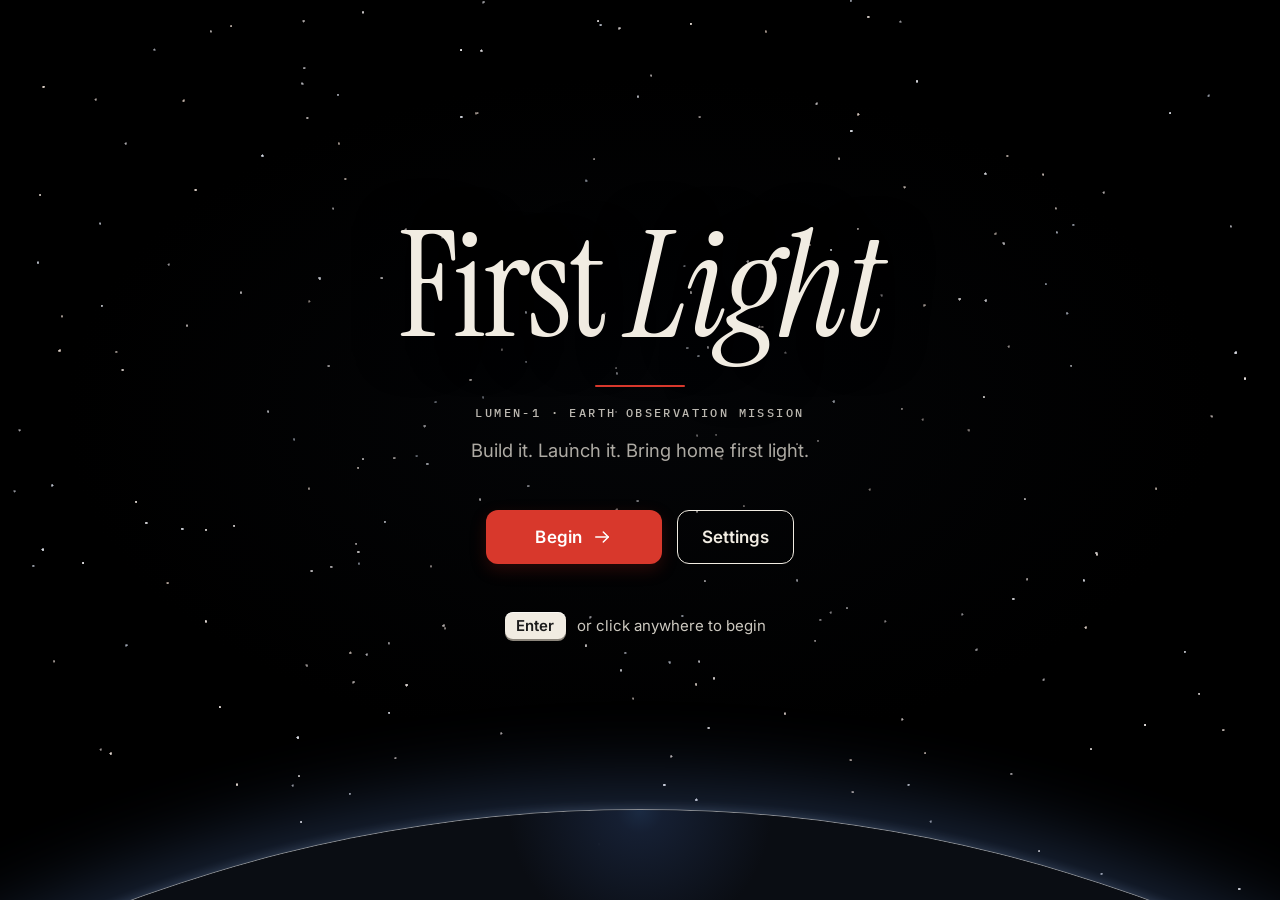
==== commit 2d957e89: "T3c: Mission Console and Launch Control documents (brief, readiness, integrate, warning confirmation" ====
--- a/index.html
+++ b/index.html
@@ -13,6 +13,7 @@
   <link rel="stylesheet" href="css/hud.css">
   <link rel="stylesheet" href="css/panels.css">
   <link rel="stylesheet" href="css/screens.css">
+  <link rel="stylesheet" href="css/console.css">
   <script type="importmap">
   {
     "imports": {
--- a/css/components.css
+++ b/css/components.css
@@ -12,8 +12,7 @@
   color: var(--paper);
   font-family: var(--font-ui);
   line-height: 1.5;
-  font-feature-settings: "tnum" 1, "calt" 1;
-  font-variant-numeric: tabular-nums;
+  font-feature-settings: "calt" 1;
   -webkit-font-smoothing: antialiased;
   text-rendering: optimizeLegibility;
   user-select: none;
@@ -425,7 +424,7 @@
 .meter[data-state='over'] .meter__tick-label { color: var(--signal); }
 .meter--night .meter__bar { background: rgba(241, 236, 226, 0.14); box-shadow: none; }
 .meter--night .meter__fill { background: var(--paper); }
-.meter--night[data-state='near'] .meter__fill { background: var(--signal); }
+.meter--night[data-state='near'] .meter__fill { background: var(--amber); }
 .meter--night .meter__tick { background: rgba(241, 236, 226, 0.8); }
 .meter--night .meter__tick-label { color: rgba(241, 236, 226, 0.65); }
 
@@ -541,3 +540,6 @@
   .icon--draw path, .objective__box .icon path { animation: none !important; transition-duration: 1ms !important; }
 }
 .segmented__opt span { text-transform: capitalize; }
+
+/* Tabular numerals only on numeric displays, never on running text (tnum widens hyphens). */
+.stat__num, .meter__value, .row__value, .timeline__eta, .loading__pct, .hud-card__code, .doc__index, .check-row__tag, .tabular { font-feature-settings: "tnum" 1; font-variant-numeric: tabular-nums; }
--- a/css/hud.css
+++ b/css/hud.css
@@ -3,7 +3,7 @@
 /* ---------- Toast ---------- */
 .toasts {
   position: absolute;
-  top: var(--margin);
+  top: var(--toast-top, var(--margin)); /* a scene with a top-right card (hangar build sheet) moves toasts below it */
   right: var(--margin);
   display: flex;
   flex-direction: column;
@@ -59,6 +59,8 @@
   white-space: nowrap;
 }
 .prompt__verb { font-weight: 500; }
+.prompt--bad { white-space: normal; max-width: max(20rem, min(36rem, calc(100vw - 48rem))); padding-left: 1rem; border-color: rgba(216, 56, 44, 0.55); }
+.prompt__icon { flex: none; width: 1.4rem; height: 1.4rem; stroke-width: 2; color: var(--signal); }
 .prompt__dot { color: rgba(241, 236, 226, 0.5); }
 .prompt__object { font-weight: 600; }
 
@@ -147,3 +149,64 @@
 .timeline__eta { font-weight: 600; font-size: var(--fs-small); white-space: nowrap; }
 
 .mode-bar { display: inline-flex; align-items: center; gap: 1.1rem; padding: 0.65rem 0.75rem 0.65rem 1.3rem; border-radius: 16px; }
+
+/* ---------- Build sheet (hangar, night card, top-right) ---------- */
+.sheet { position: absolute; top: var(--margin); right: var(--margin); width: min(22rem, 42vw); padding: 1.05rem 1.3rem 1.2rem; text-align: left; }
+.sheet__head { display: flex; align-items: center; justify-content: space-between; gap: 1rem; }
+.sheet__code { font: 500 var(--fs-micro)/1 var(--font-mono); letter-spacing: 0.06em; color: rgba(241, 236, 226, 0.55); }
+.sheet__title { margin: 0.3rem 0 0.8rem; font-size: 1.7rem; line-height: 1.1; }
+.sheet__slots { list-style: none; margin: 0; padding: 0; display: flex; flex-direction: column; gap: 0.15rem; }
+.sheet__slot {
+  position: relative; display: grid; grid-template-columns: 1.9rem 5.6rem 1fr; align-items: center; gap: 0.7rem;
+  margin: 0 -0.5rem; padding: 0.22rem 0.5rem; border-radius: 10px;
+  color: rgba(241, 236, 226, 0.55); transition: color 300ms, background-color 300ms, box-shadow 300ms;
+}
+.sheet__badge {
+  display: grid; place-items: center; width: 1.9rem; height: 1.9rem; border-radius: 50%;
+  box-shadow: inset 0 0 0 1.5px rgba(241, 236, 226, 0.4); transition: background-color 300ms, color 300ms, box-shadow 300ms;
+}
+.sheet__badge .icon { width: 1.15rem; height: 1.15rem; stroke-width: 1.9; }
+.sheet__cat { font-size: var(--fs-small); }
+.sheet__name { font-weight: 600; text-align: right; }
+.sheet__slot.is-filled { color: var(--paper); }
+.sheet__slot.is-filled .sheet__badge { background: var(--paper); color: var(--ink); box-shadow: none; }
+.sheet__slot.is-target { background: rgba(216, 56, 44, 0.16); box-shadow: inset 0 0 0 1.5px rgba(216, 56, 44, 0.75); color: var(--paper); }
+.sheet__slot.is-flash { animation: sheet-flash 1100ms var(--ease-out); }
+@keyframes sheet-flash {
+  0% { background-color: rgba(241, 236, 226, 0.5); }
+  100% { background-color: rgba(241, 236, 226, 0); }
+}
+.sheet .rule--night { margin: 0.9rem 0; }
+
+/* Compact: only the title and the five slot icons, so the part info card fits under it at the right edge. */
+.sheet.is-compact .sheet__head { display: none; }
+.sheet.is-compact .sheet__title { margin: 0 0 0.6rem; font-size: 1.35rem; }
+.sheet.is-compact .sheet__slots { flex-direction: row; justify-content: space-between; }
+.sheet.is-compact .sheet__slot { display: flex; margin: 0; padding: 0.2rem; }
+.sheet.is-compact .sheet__cat, .sheet.is-compact .sheet__name { display: none; }
+
+/* Everything below the slot rows folds away while an info card needs the right edge. */
+.sheet__more { display: grid; grid-template-rows: 1fr; transition: grid-template-rows 320ms var(--ease-out), opacity 240ms; }
+.sheet__more-inner { overflow: hidden; min-height: 0; }
+.sheet.is-compact .sheet__more { grid-template-rows: 0fr; opacity: 0; }
+.sheet__meters { display: flex; flex-direction: column; gap: 0.95rem; }
+.sheet__readout { display: inline-flex; align-items: baseline; gap: 0.55rem; }
+.sheet__delta { font-size: var(--fs-small); font-weight: 600; color: rgba(241, 236, 226, 0.55); font-variant-numeric: tabular-nums; }
+.sheet__delta.is-over { color: #f0786d; }
+.sheet__lines { margin: 0; display: flex; flex-direction: column; gap: 0.35rem; }
+.sheet__line { display: flex; align-items: baseline; justify-content: space-between; gap: 1rem; }
+.sheet__label { color: rgba(241, 236, 226, 0.7); font-size: var(--fs-small); }
+.sheet__value { margin: 0; display: inline-flex; align-items: baseline; gap: 0.5rem; font-weight: 600; font-variant-numeric: tabular-nums; }
+.sheet__unit { font-weight: 400; color: rgba(241, 236, 226, 0.6); margin-left: -0.35rem; font-size: var(--fs-small); }
+
+/* Carry readout: replaces the controls hint while a part is in your hands. */
+.hud-bottom:has(.carry-chip) .hint-chip { display: none; }
+.carry-chip { display: inline-flex; align-items: center; gap: 0.7rem; padding: 0.5rem 1.1rem 0.5rem 0.9rem; border-radius: 12px; font-size: var(--fs-small); }
+.carry-chip b { font-weight: 600; }
+.carry-chip__mass { color: rgba(241, 236, 226, 0.65); }
+.carry-chip .key { height: 1.7rem; min-width: 1.7rem; font-size: max(15px, 0.82rem); }
+
+/* Controls reminder inside the pause menu (paper card). */
+.help { list-style: none; margin: 0 0 1.2rem; padding: 0; display: flex; flex-direction: column; gap: 0.55rem; }
+.help__row { display: flex; align-items: center; gap: 0.7rem; color: var(--ink-2); font-size: var(--fs-small); }
+.help__row .key { flex: none; }
--- a/css/panels.css
+++ b/css/panels.css
@@ -91,3 +91,5 @@
 .debrief__list:not(.debrief__list--icon) li:first-child > span:last-child { font-weight: 500; font-size: 1rem; }
 .debrief__list .icon { width: 1.1rem; height: 1.1rem; margin-top: 0.2rem; stroke-width: 2.2; color: var(--ink); }
 .debrief__dot { width: 7px; height: 7px; margin: 0.55rem 0 0 0.15rem; border-radius: 50%; background: var(--ink); }
+.debrief__stars { display: flex; flex-direction: column; align-items: flex-end; gap: 0.5rem; }
+.debrief__starnote { margin: 0; font-size: var(--fs-small); color: var(--ink-2); }
--- a/css/screens.css
+++ b/css/screens.css
@@ -11,6 +11,8 @@
   text-align: center;
 }
 .screen--bottom { justify-content: flex-end; padding-bottom: calc(var(--margin) + 2vh); }
+/* Keeps the hangar part info card at the right edge, vertically centred */
+.screen--peek { align-items: flex-end; text-align: left; padding-top: 8.5rem; } /* leaves room for the build sheet above */
 
 /* ---------- Fade + loading ---------- */
 .fade {
--- a/css/console.css
+++ b/css/console.css
@@ -0,0 +1,104 @@
+/* FIRST LIGHT - hangar desks: Mission Console, Launch Control card, integration letterbox. Built by src/ui/hangarDocs.js. */
+
+/* ---------- Paper over the dimmed world ---------- */
+.overlay {
+  background: radial-gradient(ellipse at center, rgba(7, 9, 13, 0.46), rgba(7, 9, 13, 0.8));
+  -webkit-backdrop-filter: blur(7px) saturate(0.8);
+  backdrop-filter: blur(7px) saturate(0.8);
+}
+.overlay > .doc { animation: rise var(--t-enter) var(--ease-out) both; }
+.overlay.is-leaving > .doc { animation: fall-out var(--t-exit) var(--ease-in) both; }
+
+/* ---------- Mission Console ---------- */
+.console { width: min(68rem, 100%); height: min(100%, 44rem); display: flex; flex-direction: column; overflow: hidden; }
+.console.doc--marks { padding: 1.45rem 2.3rem 1.35rem; }
+.console .doc__head { flex: none; margin-bottom: 0.7rem; }
+.console .doc__body { display: flex; flex-direction: column; flex: 1; min-height: 0; }
+.console__heading { flex: none; display: flex; align-items: baseline; justify-content: space-between; gap: 1rem; }
+.console__display { font-size: clamp(34px, 1.9vw + 14px, 46px); }
+
+/* Tabs styled as the sections of a printed document */
+.doc-tabs { flex: none; display: flex; gap: 0.2rem; margin: 0.5rem 0 1rem; border-bottom: var(--rule); }
+.doc-tab {
+  appearance: none;
+  display: flex;
+  align-items: baseline;
+  gap: 0.6rem;
+  margin-bottom: -1.5px;
+  padding: 0.7rem 1.1rem 0.65rem;
+  border: 0;
+  border-bottom: 3px solid transparent;
+  border-radius: var(--r-chip) var(--r-chip) 0 0;
+  background: transparent;
+  color: var(--ink-2);
+  font: 600 var(--fs-small)/1.2 var(--font-ui);
+  cursor: pointer;
+  transition: color var(--t-fast), background-color var(--t-fast), border-color var(--t-fast);
+}
+.doc-tab:hover { color: var(--ink); background: color-mix(in srgb, var(--ink) 6%, transparent); }
+.doc-tab:focus-visible { outline: none; box-shadow: 0 0 0 3px rgba(216, 56, 44, 0.35); }
+.doc-tab.is-active { color: var(--ink); border-bottom-color: var(--signal); }
+.doc-tab__no { font: 500 var(--fs-micro)/1 var(--font-mono); letter-spacing: 0.04em; color: var(--ink-3); }
+.doc-tab.is-active .doc-tab__no { color: var(--signal); }
+
+.console__scroll {
+  flex: 1; min-height: 0; overflow-y: auto; padding: 0 0.5rem 1.1rem 0; scrollbar-width: thin;
+  -webkit-mask-image: linear-gradient(to bottom, #000 calc(100% - 1.1rem), transparent);
+  mask-image: linear-gradient(to bottom, #000 calc(100% - 1.1rem), transparent);
+}
+.console__foot { flex: none; justify-content: space-between; margin-top: 0; padding-top: 0.9rem; }
+.console__cols { display: grid; grid-template-columns: minmax(0, 1fr) minmax(0, 1.15fr); gap: 2.4rem; align-items: start; }
+.console__col { display: flex; flex-direction: column; gap: 1.1rem; min-width: 0; }
+.console__col .rule { margin: 0; }
+.console__col .readiness__meters { grid-template-columns: 1fr; gap: 0.9rem; margin: 0; }
+.console__section { display: flex; flex-direction: column; gap: 0.7rem; }
+.console__text { margin: 0; line-height: 1.55; }
+.console__fine { font-size: var(--fs-small); color: var(--ink-2); }
+.console .brief__cols { grid-template-columns: minmax(0, 1.35fr) minmax(0, 1fr); gap: 2.4rem; }
+.console .brief__story p { margin-bottom: 0.8rem; line-height: 1.5; }
+.console .brief__story .brief__lede { font-size: 1.125rem; line-height: 1.45; }
+.console .brief__story .brief__closing { margin-top: 1rem; font-size: clamp(30px, 1.6vw + 12px, 40px); }
+.console .brief__side { padding-left: 2rem; }
+.console .brief__stats { flex-direction: row; justify-content: space-between; margin-top: 0.7rem; }
+.console .brief__stats .stat { flex-direction: column; align-items: flex-start; gap: 0.1rem; padding: 0; border: 0; }
+.console .brief__stats .stat__num { font-size: clamp(26px, 1.3vw + 12px, 36px); }
+.console .brief__side .rule { margin: 0.9rem 0 0.8rem; }
+.console .requirements { margin-top: 0.7rem; gap: 0.75rem; }
+.console .spec__row { padding: 0.4rem 0; }
+.console .check-row { padding: 0.8rem 0; }
+.console .checklist { margin: 0; }
+.readiness__summary { display: flex; flex-direction: column; gap: 0.5rem; }
+.readiness__summary .spec { margin-bottom: 0.6rem; }
+
+.requirements--stars .requirements__item { grid-template-columns: 1.6rem 1fr; }
+.requirements__star { width: 1.25rem; height: 1.25rem; margin-top: 0.2rem; color: var(--ink); fill: currentColor; stroke-width: 1.6; }
+.requirements__note { margin: 1rem 0 0; font-size: var(--fs-small); color: var(--ink-2); line-height: 1.5; }
+
+.console__confirm { display: flex; flex-direction: column; gap: 0.9rem; max-width: 46rem; }
+.console__confirm-title { font-size: clamp(30px, 1.6vw + 14px, 42px); }
+
+@media (max-width: 899px) {
+  .console__cols, .console .brief__cols { grid-template-columns: 1fr; gap: 1.5rem; }
+}
+
+/* ---------- Launch Control card ---------- */
+.launch-card { width: min(36rem, 100%); max-height: 100%; overflow-y: auto; scrollbar-width: thin; }
+.launch-card .doc__title { font-size: calc(var(--fs-title) * 1.1); margin-bottom: 1.2rem; }
+.launch-card .verdict { margin-bottom: 1.3rem; }
+.launch-card .console__section { margin-bottom: 1.1rem; }
+.launch-card__note { color: var(--ink-2); font-size: var(--fs-small); }
+
+/* ---------- Integration cinematic: letterbox bars and the skip hint ---------- */
+.screen--cinema { padding: 0; }
+.cinema__bar {
+  position: absolute;
+  left: 0;
+  right: 0;
+  height: 12vh;
+  background: #000;
+  transition: transform 700ms var(--ease-out);
+}
+.cinema__bar--top { top: 0; transform: translateY(-100%); }
+.cinema__bar--bottom { bottom: 0; transform: translateY(100%); }
+.cinema__bar.is-on { transform: none; }
+.cinema__hint { position: absolute; left: 50%; bottom: calc(6vh - 1.25rem); translate: -50% 0; }
